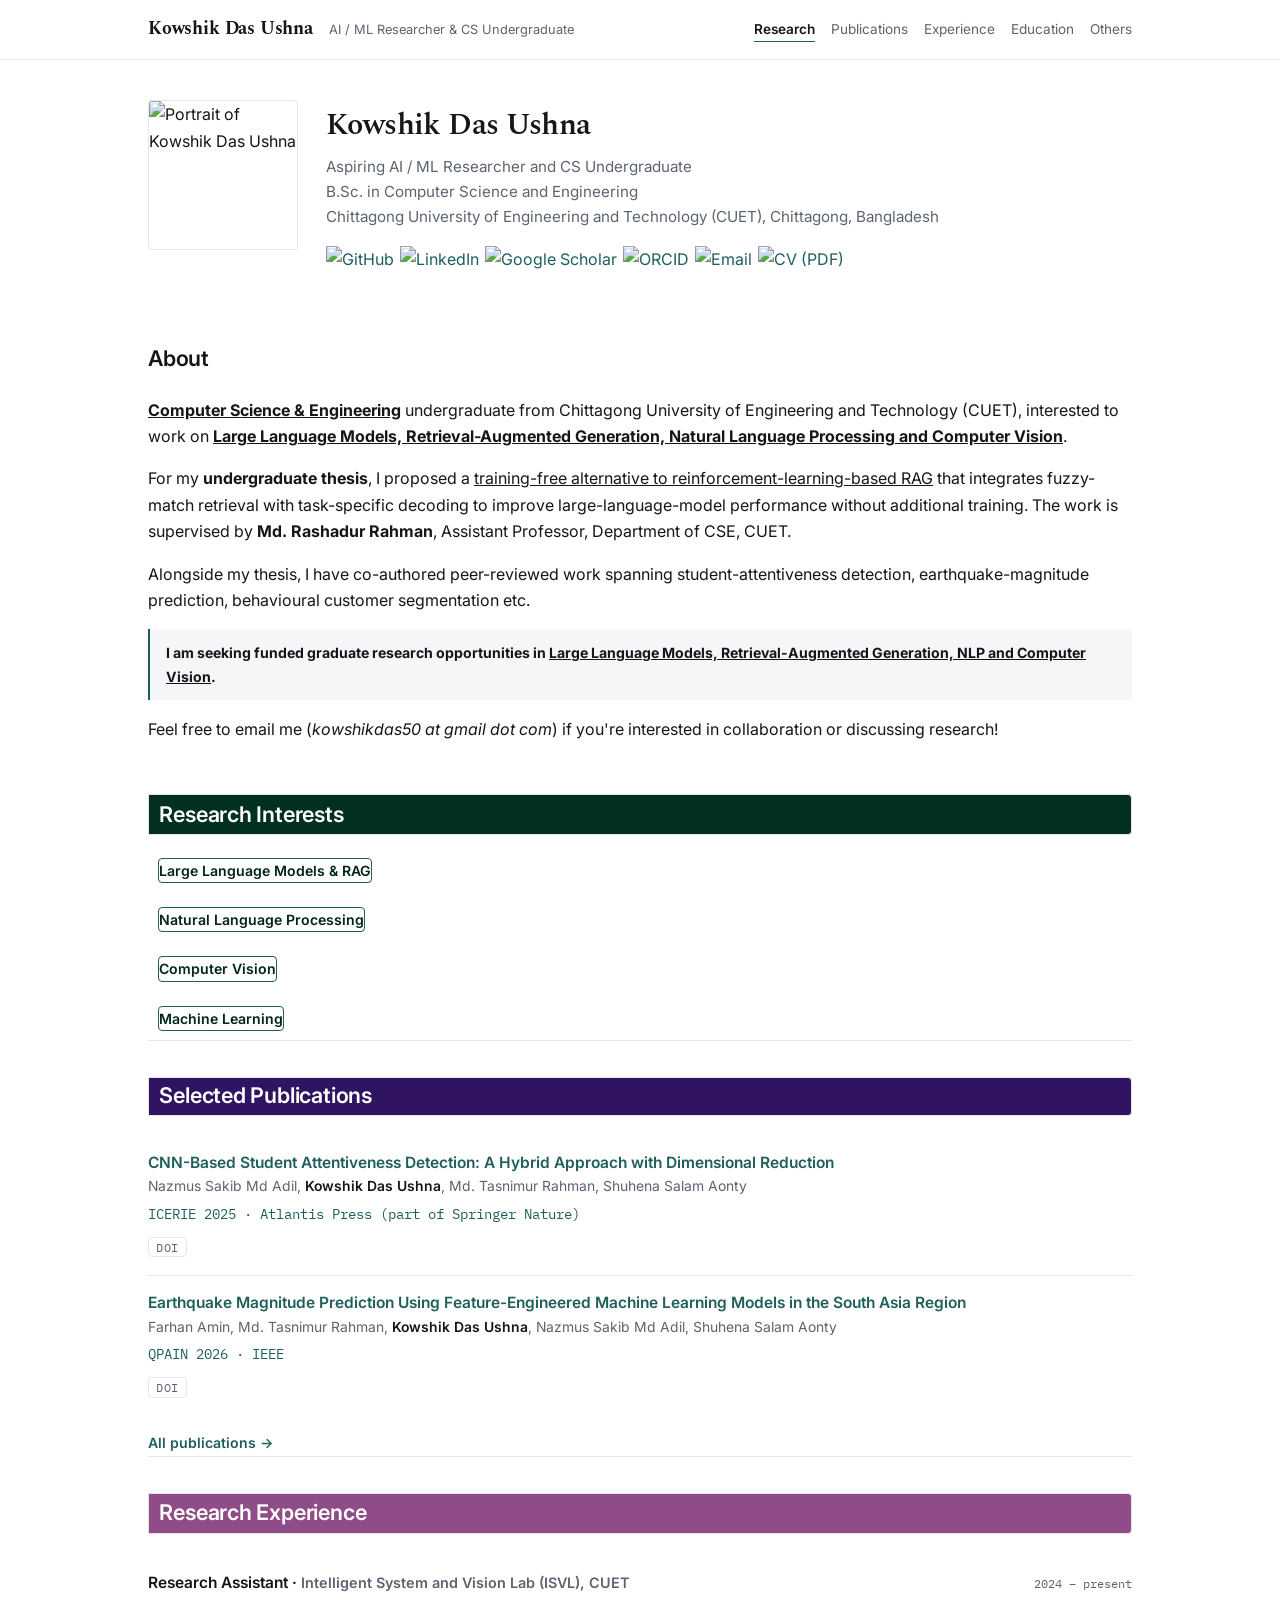
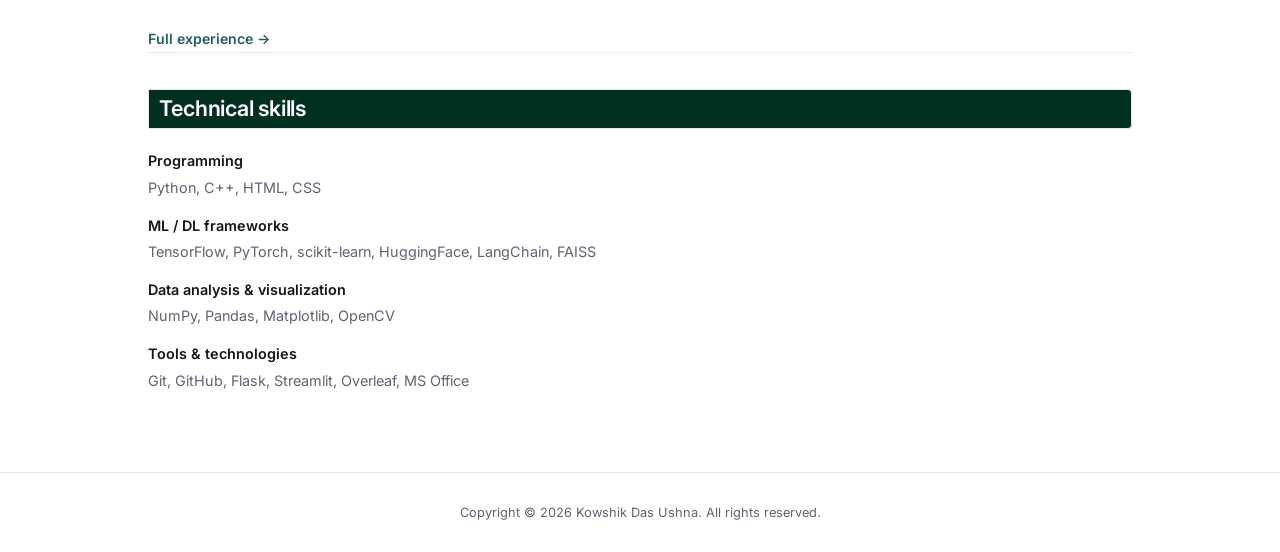
==== index.html @ c989fcc5 "Initial Website" ====
<!DOCTYPE html>
<html lang="en">
<head>
<meta charset="utf-8">
<meta name="viewport" content="width=device-width, initial-scale=1">

<!-- EDIT: page metadata ---------------------------------------------------->
<title>Kowshik Das Ushna — Portfolio</title>
<meta name="description" content="Kowshik Das Ushna — final-year Computer Science & Engineering undergraduate at CUET. Research on LLMs, Retrieval-Augmented Generation, NLP, and Computer Vision.">
<meta name="author" content="Kowshik Das Ushna">

<!-- Open Graph / social preview. EDIT the URL once deployed. -->
<link rel="canonical" href="https://YOURUSERNAME.github.io/">
<meta property="og:url" content="https://YOURUSERNAME.github.io/">
<meta property="og:type" content="website">
<meta property="og:title" content="Kowshik Das Ushna">
<meta property="og:description" content="AI / ML Researcher · CSE, CUET | LLMs · RAG · NLP · Computer Vision">
<meta property="og:image" content="https://YOURUSERNAME.github.io/assets/img/preview.svg">
<meta name="twitter:card" content="summary">

<link rel="icon" href="assets/img/favicon.svg">
<link rel="preconnect" href="https://fonts.googleapis.com">
<link rel="preconnect" href="https://fonts.gstatic.com" crossorigin>
<link href="https://fonts.googleapis.com/css2?family=Inter:wght@400;600&family=IBM+Plex+Mono:wght@400;500&family=Spectral:wght@500;600&display=swap" rel="stylesheet">
<link rel="stylesheet" href="assets/css/style.css">

<script type="application/ld+json">
{
  "@context": "https://schema.org",
  "@type": "Person",
  "name": "Kowshik Das Ushna",
  "url": "https://YOURUSERNAME.github.io/",
  "jobTitle": "AI/ML Researcher & CSE Student",
  "worksFor": {
    "@type": "EducationalOrganization",
    "name": "Chittagong University of Engineering and Technology"
  },
  "sameAs": [
    "https://github.com/your-username",
    "https://www.linkedin.com/in/your-handle",
    "https://scholar.google.com/"
  ]
}
</script>
</head>

<body>

<!-- ======================================================================
     HEADER — copied verbatim into every page.
     Change only the aria-current="page" attribute to match the page.
     ====================================================================== -->
<header class="site-header">
  <div class="site-header__inner">
    <a class="site-title" href="index.html"><strong>Kowshik Das Ushna</strong></a>
    <span class="site-tagline">AI / ML Researcher &amp; CS Undergraduate</span>
    <nav class="site-nav" aria-label="Primary">
      <a href="index.html" aria-current="page">Research</a>
      <a href="publications.html">Publications</a>
      <a href="experience.html">Experience</a>
      <a href="education.html">Education</a>
      <a href="others.html">Others</a>
    </nav>
  </div>
</header>

<main>

  <!-- ================= HERO ================= -->
  <div class="hero">
    <img class="hero__portrait" src="assets/img/kwsk_conf.jpg"
         alt="Portrait of Kowshik Das Ushna">
    <div>
      <h1>Kowshik Das Ushna</h1>
      <p class="hero__role">
        Aspiring AI / ML Researcher and CS Undergraduate <br>
        B.Sc. in Computer Science and Engineering <br>
        <span class="muted">Chittagong University of Engineering and Technology (CUET), Chittagong, Bangladesh</span>
      </p>

      <!-- EDIT: profile links. Replace the URLs with your own. -->
      <div class="badge-row">
        <a href="https://github.com/kwsk127"><img src="https://img.shields.io/badge/GitHub-360893?style=flat-square&logo=github&logoColor=white" alt="GitHub"></a>
        <a href="https://www.linkedin.com/in/kowshik-das-ushna/"><img src="https://img.shields.io/badge/LinkedIn-0047AD?style=flat-square&logo=linkedin&logoColor=white" alt="LinkedIn"></a>
        <a href="https://scholar.google.com/citations?user=aRn3TMAAAAAJ&hl=en"><img src="https://img.shields.io/badge/Google_Scholar-1F1F15?style=flat-square&logo=googlescholar&logoColor=white" alt="Google Scholar"></a>
        <a href="https://orcid.org/0009-0005-3395-7866"><img src="https://img.shields.io/badge/ORCID-A6CE39?style=flat-square&logo=orcid&logoColor=white" alt="ORCID"></a>
        <a href="mailto:kowshikdas50@gmail.com"><img src="https://img.shields.io/badge/Email-EA4335?style=flat-square&logo=gmail&logoColor=white" alt="Email"></a>
        <a href="resources/pdf/cv.pdf"><img src="https://img.shields.io/badge/CV-PDF-1F5F5B?style=flat-square&logo=adobeacrobatreader&logoColor=white" alt="CV (PDF)"></a>
      </div>
    </div>
  </div>

  <!-- ================= ABOUT ================= -->
  <section class="section" id="about">
    <h2>About</h2>

    <p>
      <b><u>Computer Science &amp; Engineering</u></b> undergraduate from 
      Chittagong University of Engineering and Technology (CUET), interested to work on
      <b><u>Large Language Models, Retrieval-Augmented Generation, Natural Language Processing and
      Computer Vision</u></b>. 
    </p>

    <p>
      For my <b>undergraduate thesis</b>, I proposed a <u>training-free alternative to
      reinforcement-learning-based RAG</u> that integrates fuzzy-match retrieval with task-specific
      decoding to improve large-language-model performance without additional training. The work is
      supervised by <b>Md. Rashadur Rahman</b>, Assistant Professor, Department of CSE, CUET. </p>
    <p>  
      Alongside my thesis, I have co-authored peer-reviewed work spanning student-attentiveness
      detection, earthquake-magnitude prediction, behavioural customer segmentation etc.
    </p>


    <p class="note">
      <strong>I am seeking <b> funded graduate research opportunities</b> in <u>Large Language Models, Retrieval-Augmented Generation, NLP and Computer
      Vision</u>.</strong>
    </p>
  </section>

  <p>Feel free to email me (<em>kowshikdas50 at gmail dot com</em>) if you're interested in collaboration or discussing research!</p>

  <!-- ================= RESEARCH INTERESTS ================= -->
<section class="section" id="interests">
  <h2 class="section-title header-interest">Research Interests</h2>

  <dl class="skills-boxed">
    <div class="interest-item">
      <dt class="interest-tag">Large Language Models &amp; RAG</dt>
    </div>

    <div class="interest-item">
      <dt class="interest-tag">Natural Language Processing</dt>
    </div>

    <div class="interest-item">
      <dt class="interest-tag">Computer Vision</dt>
    </div>

    <div class="interest-item">
      <dt class="interest-tag">Machine Learning</dt>
    </div>
  </dl>
</section>

  <!-- ================= NEWS =================
  <section class="section" id="news">
    <h2 class="section-title header-news">News and Updates</h2>

    <div class="news-scroll-box">
      <ul class="news-bullet-list">
        <li><strong>2026:</strong> Two journal articles under review — <u>AXQ-UNet</u> (Springer Nature) and a behavioural customer-segmentation study (Elsevier).</li>
        <li><strong>2026:</strong> Paper on <u>Earthquake Magnitude Prediction</u> published at QPAIN 2026.</li>
        <li><strong>2025:</strong> Paper on <u>CNN-based Student Attentiveness Detection</u> published at ICERIE 2025 (Atlantis Press, part of Springer Nature).</li>
        <li><strong>2025:</strong> Completed a two-week industrial attachment at <u>The Tork</u>, building an AI-powered JSON generator.</li>
      </ul>
    </div>
  </section> -->

  <!-- ================= PUBLICATION STATS =================
  <div class="pub-stats-container">
    <div class="pub-stats-header">Publication Stats:</div>
    <div class="pub-stats-grid">
      <div class="pub-stats-box">
        <div class="pub-stats-title">Conference Papers: <u>Total 2, Published</u></div>
        <div class="pub-stats-pills">
          <span class="pub-pill highlight">IEEE: 1</span>
          <span class="pub-pill">Atlantis / Springer: 1</span>
        </div>
      </div>
      <div class="pub-stats-box">
        <div class="pub-stats-title">Journal Articles: <u>Total 2, Under review</u></div>
        <div class="pub-stats-pills">
          <span class="pub-pill">Springer Nature: 1</span>
          <span class="pub-pill highlight">Elsevier: 1</span>
        </div>
      </div>
    </div>
  </div> -->

  <!-- ================= SELECTED PUBLICATIONS ================= -->
  <section class="section" id="selected-publications">
    <h2 class="section-title header-pub">Selected Publications</h2>

    <ul class="pub-list">
      <li class="pub">
        <a class="pub__title" href="https://doi.org/10.2991/978-94-6463-884-4_81">CNN-Based Student Attentiveness Detection: A Hybrid Approach with Dimensional Reduction</a>
        <p class="pub__authors">Nazmus Sakib Md Adil, <strong>Kowshik Das Ushna</strong>, Md. Tasnimur Rahman, Shuhena Salam Aonty</p>
        <p class="pub__venue">ICERIE 2025 · Atlantis Press (part of Springer Nature)</p>
        <ul class="pub__links">
          <li><a href="https://doi.org/10.2991/978-94-6463-884-4_81">DOI</a></li>
        </ul>
      </li>

      <li class="pub">
        <a class="pub__title" href="https://doi.org/10.1109/QPAIN69676.2026.11545587">Earthquake Magnitude Prediction Using Feature-Engineered Machine Learning Models in the South Asia Region</a>
        <p class="pub__authors">Farhan Amin, Md. Tasnimur Rahman, <strong>Kowshik Das Ushna</strong>, Nazmus Sakib Md Adil, Shuhena Salam Aonty</p>
        <p class="pub__venue">QPAIN 2026 · IEEE</p>
        <ul class="pub__links">
          <li><a href="https://doi.org/10.1109/QPAIN69676.2026.11545587">DOI</a></li>
        </ul>
      </li>
    </ul>

    <a class="more-link" href="publications.html">All publications &rarr;</a>
  </section>

  <!-- ================= RESEARCH EXPERIENCE (short) ================= -->
  <section class="section" id="experience">
    <h2 class="section-title header-exp">Research Experience</h2>

    <ul class="timeline">
      <li>
        <div class="entry__head">
          <span class="entry__role">Research Assistant &middot; <span class="entry__place">Intelligent System and Vision Lab (ISVL), CUET</span></span>
          <span class="entry__dates">2024 &ndash; present</span>
        </div>
      </li>
     
    </ul>

    <a class="more-link" href="experience.html">Full experience &rarr;</a>
  </section>

  <!-- ================= TECHNICAL SKILLS ================= -->
  <section class="section" id="skills">
    <h2 class="section-title header-ai">Technical skills</h2>

    <dl class="skills">
      <dt>Programming</dt>
      <dd>Python, C++, HTML, CSS</dd>

      <dt>ML / DL frameworks</dt>
      <dd>TensorFlow, PyTorch, scikit-learn, HuggingFace, LangChain, FAISS</dd>

      <dt>Data analysis &amp; visualization</dt>
      <dd>NumPy, Pandas, Matplotlib, OpenCV</dd>

      <dt>Tools &amp; technologies</dt>
      <dd>Git, GitHub, Flask, Streamlit, Overleaf, MS Office</dd>
    </dl>
  </section>

</main>

<!-- ================= FOOTER ================= -->
<footer class="site-footer">
  <p>Copyright &copy; 2026 Kowshik Das Ushna. All rights reserved.</p>
</footer>

</body>
</html>
---- assets/css/style.css ----
/* ==========================================================================
   Academic portfolio — shared stylesheet
   Single stylesheet for every page. No build step, no framework.
   Edit the tokens in :root to restyle the whole site at once.
   ========================================================================== */

/* --------------------------------------------------------------------------
   1. Design tokens
   -------------------------------------------------------------------------- */
:root {
  /* Palette */
  --paper:        #ffffff;   /* page background */
  --paper-sunk:   #f5f6f7;   /* cards, code, table stripes */
  --ink:          #14161a;   /* body text */
  --ink-muted:    #5c6470;   /* dates, captions, secondary text */
  --rule:         #e4e6e8;   /* hairlines and borders */
  --accent:       #1f5f5b;   /* links, headings accent — deep teal */
  --accent-soft:  #e8f1f0;   /* accent background wash */
  --Dark-red:     #420505;
  --Col-violet:   #301461;
  --Cream-Violet: #904C88;
  --Skill-Violet: #B8B8FF;
  --Res-Interest: #023020;

  /* Type */
  --font-display: "Spectral", Georgia, "Times New Roman", serif;
  --font-body:    "Inter", -apple-system, BlinkMacSystemFont, "Segoe UI", sans-serif;
  --font-mono:    "IBM Plex Mono", ui-monospace, "SF Mono", Menlo, monospace;

  /* Scale */
  --measure: 64rem;   /* max text column width */
  --gutter: clamp(1rem, 4vw, 3rem);   /* 16px on phones, up to 48px */
  --gap:      1.5rem;
  --radius:   4px;
}

/* --------------------------------------------------------------------------
   2. Base
   -------------------------------------------------------------------------- */
*, *::before, *::after { box-sizing: border-box; }

html { scroll-behavior: smooth; scroll-padding-top: 5.5rem; }

@media (prefers-reduced-motion: reduce) {
  html { scroll-behavior: auto; }
  *    { animation: none !important; transition: none !important; }
}

body {
  margin: 0;
  background: var(--paper);
  color: var(--ink);
  font-family: var(--font-body);
  font-size: 16px;
  line-height: 1.65;
  -webkit-font-smoothing: antialiased;
}

a {
  color: var(--accent);
  text-decoration: none;
  border-bottom: 1px solid transparent;
}
a:hover { border-bottom-color: var(--accent); }
a:focus-visible {
  outline: 2px solid var(--accent);
  outline-offset: 2px;
  border-radius: 2px;
}

img { max-width: 100%; height: auto; }

/* --------------------------------------------------------------------------
   3. Header and navigation
   -------------------------------------------------------------------------- */
.site-header {
  position: sticky;
  top: 0;
  z-index: 50;
  background: color-mix(in srgb, var(--paper) 92%, transparent);
  backdrop-filter: blur(8px);
  border-bottom: 1px solid var(--rule);
}

.site-header__inner {
  max-width: var(--measure);
  margin: 0 auto;
  padding: 0.9rem 1.25rem;
  display: flex;
  flex-wrap: wrap;
  align-items: baseline;
  gap: 0.4rem 1rem;
}

.site-title {
  font-family: var(--font-display);
  font-size: 1.15rem;
  font-weight: 600;
  letter-spacing: -0.01em;
  color: var(--ink);
  border: 0;
}
.site-title:hover { color: var(--accent); }

.site-tagline {
  font-size: 0.8rem;
  color: var(--ink-muted);
}

.site-nav {
  margin-left: auto;
  display: flex;
  flex-wrap: wrap;
  gap: 1rem;
  font-size: 0.85rem;
}

.site-nav a { color: var(--ink-muted); }
.site-nav a:hover { color: var(--accent); }
.site-nav a[aria-current="page"] {
  color: var(--ink);
  font-weight: 600;
  border-bottom: 1px solid var(--accent);
}

/* --------------------------------------------------------------------------
   4. Layout
   -------------------------------------------------------------------------- */
main {
  max-width: var(--measure);
  margin: 0 auto;
  padding: 2.5rem 1.25rem 4rem;
}

/* Every top-level section is separated by a hairline, not extra whitespace. */
.section { padding-block: 2.25rem 0; }
.section + .section { border-top: 1px solid var(--rule); }

.section > h2 {
  font-size: 1.35rem;
  font-weight: 600;
  letter-spacing: -0.01em;
  margin: 0 0 1.25rem;
}

.section h3 {
  font-family: var(--font-body);
  font-size: 0.95rem;
  font-weight: 600;
  margin: 1.75rem 0 0.75rem;
}

/* Page title block, used at the top of the interior pages. */
.page-head { padding-bottom: 1.75rem; border-bottom: 1px solid var(--rule); }

.page-head h1 {
  font-family: var(--font-display);
  font-size: 2rem;
  font-weight: 600;
  letter-spacing: -0.02em;
  margin: 0 0 0.35rem;
}

.page-head p {
  margin: 0;
  color: var(--ink-muted);
  font-size: 0.95rem;
}

/* --------------------------------------------------------------------------
   5. Hero (index page only)
   -------------------------------------------------------------------------- */
.hero {
  display: grid;
  grid-template-columns: 150px 1fr;
  gap: 1.75rem;
  align-items: start;
  padding-bottom: 2rem;
}

.hero__portrait {
  width: 100%;
  aspect-ratio: 1 / 1;
  object-fit: cover;
  border-radius: var(--radius);
  border: 1px solid var(--rule);
}

.hero h1 {
  font-family: var(--font-display);
  font-size: 1.9rem;
  font-weight: 600;
  letter-spacing: -0.02em;
  margin: 0 0 0.25rem;
}

.hero__role {
  margin: 0 0 1rem;
  color: var(--ink-muted);
  font-size: 0.95rem;
}

@media (max-width: 40rem) {
  .hero { grid-template-columns: 1fr; }
  .hero__portrait { max-width: 130px; }
}

/* --------------------------------------------------------------------------
   6. Profile badge row
   -------------------------------------------------------------------------- */
.badges {
  display: flex;
  flex-wrap: wrap;
  gap: 0.4rem;
  margin-top: 1rem;
  padding: 0;
  list-style: none;
}

.badges a {
  display: inline-block;
  padding: 0.2rem 0.6rem;
  font-size: 0.78rem;
  font-family: var(--font-mono);
  color: var(--accent);
  background: var(--accent-soft);
  border: 1px solid transparent;
  border-radius: 999px;
}
.badges a:hover { border-color: var(--accent); }

.badge-row {
  display: flex;
  flex-wrap: wrap;
  gap: 6px;
  margin-top: 10px;
}
.badge-row img { display: block; }
.badge-orcid img { border: 1px solid #1F1F15; border-radius: 2px; }

/* --------------------------------------------------------------------------
   7. News list — bulleted & scrollable box
   -------------------------------------------------------------------------- */
.news-scroll-box {
  max-height: 140px;          /* Capped height guarantees scrolling triggers on PC & Mobile */
  overflow-y: scroll;         /* Forces vertical scrollbar visible on desktop browsers */
  padding-right: 0.75rem;
  margin-top: 0.5rem;
}

.news-bullet-list {
  list-style-type: disc;
  padding-left: 1.25rem;
  margin: 0;
  color: var(--ink);
  font-family: var(--font-body);
}

.news-bullet-list li {
  font-size: 0.92rem;
  line-height: 1.55;
  margin-bottom: 0.65rem;
}

.news-bullet-list li:last-child {
  margin-bottom: 0;
}

/* Custom subtle scrollbar styling for Chrome/Edge/Safari */
.news-scroll-box::-webkit-scrollbar {
  width: 6px;
}
.news-scroll-box::-webkit-scrollbar-track {
  background: var(--paper-sunk);
  border-radius: var(--radius);
}
.news-scroll-box::-webkit-scrollbar-thumb {
  background: #c1c5cc;
  border-radius: var(--radius);
}
.news-scroll-box::-webkit-scrollbar-thumb:hover {
  background: var(--ink-muted);
}

/* --------------------------------------------------------------------------
   8. Publication entries
   -------------------------------------------------------------------------- */
.pub-list { list-style: none; margin: 0; padding: 0; }

.pub {
  padding: 1rem 0;
  border-top: 1px solid var(--rule);
}
.pub:first-child { border-top: 0; }

.pub__title {
  display: block;
  font-weight: 600;
  font-size: 0.97rem;
  line-height: 1.45;
  margin-bottom: 0.3rem;
}

.pub__authors {
  margin: 0 0 0.3rem;
  font-size: 0.87rem;
  color: var(--ink-muted);
}

/* Wrap your own name in <strong> inside .pub__authors to make it stand out. */
.pub__authors strong { color: var(--ink); font-weight: 600; }

.pub__venue {
  margin: 0;
  font-size: 0.85rem;
  font-family: var(--font-mono);
  color: var(--accent);
}

.pub__links {
  margin: 0.45rem 0 0;
  padding: 0;
  list-style: none;
  display: flex;
  flex-wrap: wrap;
  gap: 0.4rem;
}

.pub__links a {
  font-family: var(--font-mono);
  font-size: 0.72rem;
  text-transform: uppercase;
  letter-spacing: 0.04em;
  padding: 0.1rem 0.45rem;
  border: 1px solid var(--rule);
  border-radius: var(--radius);
  color: var(--ink-muted);
}
.pub__links a:hover { border-color: var(--accent); color: var(--accent); }

/* PUBLICATION UPDATED TO ADD PUBLICATION FIELD */
/* Inline title header flex container */
.pub__header {
  display: flex;
  align-items: flex-start;
  justify-content: space-between;
  gap: 0.75rem;
  margin-bottom: 0.3rem;
}

/* Ensure the title text takes available space */
.pub__title {
  margin-bottom: 0;
  flex: 1;
}

/* Field tag box on the right */
.pub__tag_TSF {
  display: inline-block;
  white-space: nowrap;
  font-family: var(--font-mono);
  font-size: 0.72rem;
  font-weight: 600;
  padding: 0.15rem 0.5rem;
  border-radius: var(--radius);
  background-color: var(--Cream-Violet);
  color: #ffffff;
  border: 1px solid var(--Dark-red);
  line-height: 1.2;
}
.pub__tag_ML {
  display: inline-block;
  white-space: nowrap;
  font-family: var(--font-mono);
  font-size: 0.72rem;
  font-weight: 600;
  padding: 0.15rem 0.5rem;
  border-radius: var(--radius);
  background-color: var(--Res-Interest);
  color: #ffffff;
  border: 1px solid var(--Dark-red);
  line-height: 1.2;
}
.pub__tag_PSC {
  display: inline-block;
  white-space: nowrap;
  font-family: var(--font-mono);
  font-size: 0.72rem;
  font-weight: 600;
  padding: 0.15rem 0.5rem;
  border-radius: var(--radius);
  background-color: var(--Dark-red);
  color: #ffffff;
  border: 1px solid var(--Dark-red);
  line-height: 1.2;
}



/* --------------------------------------------------------------------------
   9. Timeline entries — experience and education
   -------------------------------------------------------------------------- */
.timeline { list-style: none; margin: 0; padding: 0; }

.timeline > li {
  padding: 1rem 0;
  border-top: 1px solid var(--rule);
}
.timeline > li:first-child { border-top: 0; }

.entry__head {
  display: flex;
  flex-wrap: wrap;
  align-items: baseline;
  justify-content: space-between;
  gap: 0.25rem 1rem;
}

.entry__role  { font-weight: 600; font-size: 0.97rem; }
.entry__place { color: var(--ink-muted); font-size: 0.9rem; }

.entry__dates {
  font-family: var(--font-mono);
  font-size: 0.78rem;
  color: var(--ink-muted);
  white-space: nowrap;
}

.entry__body { margin: 0.5rem 0 0; padding-left: 1.1rem; font-size: 0.9rem; }
.entry__body li { margin-bottom: 0.25rem; }

/* --------------------------------------------------------------------------
   10. Skills — definition list
   -------------------------------------------------------------------------- */
.skills { margin: 0; }

.skills dt {
  font-weight: 600;
  font-size: 0.9rem;
  margin-top: 0.9rem;
}

.skills dd {
  margin: 0.15rem 0 0;
  font-size: 0.9rem;
  color: var(--ink-muted);
}

/* --------------------------------------------------------------------------
   11. Stat strip
   -------------------------------------------------------------------------- */
.stats {
  display: grid;
  grid-template-columns: repeat(auto-fit, minmax(7rem, 1fr));
  gap: 1px;
  background: var(--rule);
  border: 1px solid var(--rule);
  border-radius: var(--radius);
  overflow: hidden;
  margin: 1.25rem 0 0;
  padding: 0;
  list-style: none;
}

.stats > li {
  background: var(--paper);
  padding: 0.85rem 0.75rem;
  text-align: center;
}

.stats b {
  display: block;
  font-family: var(--font-display);
  font-size: 1.5rem;
  font-weight: 600;
  line-height: 1.1;
}

.stats span {
  font-size: 0.73rem;
  font-family: var(--font-mono);
  text-transform: uppercase;
  letter-spacing: 0.05em;
  color: var(--ink-muted);
}

/* --------------------------------------------------------------------------
   12. Utilities
   -------------------------------------------------------------------------- */
.more-link {
  display: inline-block;
  margin-top: 1rem;
  font-size: 0.88rem;
  font-weight: 600;
}

.note {
  background: var(--paper-sunk);
  border-left: 2px solid var(--accent);
  padding: 0.75rem 1rem;
  font-size: 0.88rem;
  border-radius: 0 var(--radius) var(--radius) 0;
}

.plain-list { list-style: none; margin: 0; padding: 0; }
.tight      { margin-block: 0.4rem; }
.muted      { color: var(--ink-muted); }

/* Visually hidden but available to screen readers. */
.sr-only {
  position: absolute;
  width: 1px; height: 1px;
  padding: 0; margin: -1px;
  overflow: hidden;
  clip: rect(0 0 0 0);
  white-space: nowrap;
}

/* SECTION HEADER STYLE */
/* --------------------------------------------------------------------------
   Custom Individual Section Header Styles
   -------------------------------------------------------------------------- */
.section-title {
  border-left: 2px solid var(--accent);
  /* padding: 0.75rem 1rem; */
  padding: 0.10rem 0.65rem;
  font-size: 0.88rem;
  border-radius: 0 var(--radius) var(--radius) 0;
}

/* 1. News Header — Dark Red Background */
.header-news {
  background-color: var(--Dark-red);
  color: #ffffff;
  border: 1px solid var(--rule);
}

/* 2. Selected Publications — Dark Blue Background */
.header-pub {
  margin-top: 0rem;
  padding-top: 0;
  background-color: var(--Col-violet);
  color: #ffffff;
  border: 1px solid var(--rule);
}
/* Specific top margin override for Selected Publications only */
#selected-publications {
  margin-top: 0.1rem; /* Adjust this value (e.g., 0rem, 0.25rem, 0.5rem) to set the exact gap */
}

/* 3. Research Experience — Slate / Accent Teal Background */
.header-exp {
  background-color: var(--Cream-Violet); /* Deep Teal ---> --accent*/
  color: #ffffff;
  border: 1px solid var(--rule);
}

/* 4. Technical Skills — Sunk Paper Background with Dark Text */
.header-skills {
  background-color: var(--Skill-Violet);
  color: #ffffff; /*var(--ink) */
  border: 1px solid var(--rule);
}
/* 5. Research interest — Sunk Paper Background with Dark Text */
.header-interest {
  background-color: var(--Res-Interest);
  color: #ffffff; /*var(--ink) */
  border: 1px solid var(--rule);
}

/* --------------------------------------------------------------------------
   Research Interests — Boxed Tag Labels
   -------------------------------------------------------------------------- */
.skills-boxed {
  margin: 0;
  display: flex;
  flex-direction: column;
  gap: 1.1rem;
  padding: 0.1rem 0.6rem;
}

/* The colored text box around each field name */
.interest-tag {
  display: inline-block;
  background-color: var(--paper);  /* Soft tint matching your palette */
  color: #01231c;                 /* Deep teal text color */
  border: 1px solid var(--accent);
  font-weight: 600;
  font-size: 0.88rem;
  border-radius: var(--radius);
  margin-bottom: 0.35rem;
}

.skills-boxed dd {
  margin: 0;
  font-size: 0.9rem;
  color: var(--ink-muted);
  line-height: 1.55;
  padding-left: 0.2rem;
}

/* --------------------------------------------------------------------------
   Publication Stats Box
   -------------------------------------------------------------------------- */
.pub-stats-container {
  clear: both;                        /* Prevents floating elements from overlapping */
  margin-top: 1.5rem;                /* Creates clear space above the box */
  margin-bottom: 0rem;             /* Creates clear space below the box */
  border: 1px solid #660000;
  border-radius: 6px;
  padding: 0.75rem;
  background-color: #fffdf9;
  font-family: var(--font-display);
  color: var(--ink);
}

.pub-stats-header {
  font-size: 1rem;
  font-weight: 600;
  margin-bottom: 0.5rem;
}

.pub-stats-grid {
  display: grid;
  grid-template-columns: repeat(auto-fit, minmax(240px, 1fr));
  gap: 0.5rem;
}

.pub-stats-box {
  border: 1px solid #660000;
  border-radius: 6px;
  padding: 0.65rem;
}

.pub-stats-title {
  font-size: 0.95rem;
  font-weight: 600;
  margin-bottom: 0.6rem;
}

.pub-stats-title u {
  text-underline-offset: 2px;
  text-decoration-thickness: 1px;
}

.pub-stats-pills {
  display: flex;
  flex-wrap: wrap;
  gap: 0.35rem;
}

/* The dark maroon tag pills */
.pub-pill {
  background-color: #660000;
  color: #ffffff;
  font-size: 0.82rem;
  padding: 0.15rem 0.5rem;
  border-radius: 4px;
  line-height: 1.3;
}

/* Slightly brighter red for 'Spotlight' or 'Transactions' to match image */
.pub-pill.highlight {
  background-color: #a80000; 
}

/* --------------------------------------------------------------------------
   13. Footer
   -------------------------------------------------------------------------- */
.site-footer {
  border-top: 1px solid var(--rule);
  margin-top: 1rem;
  padding: 1rem 0;
  font-size: 0.8rem;
  color: var(--ink-muted);
  text-align: center;
}

/* --------------------------------------------------------------------------
   14. Print — makes Ctrl+P produce a usable CV
   -------------------------------------------------------------------------- */
@media print {
  .site-header, .site-footer, .badges { display: none; }
  body { font-size: 11pt; background: #fff; color: #000; }
  main { max-width: none; padding: 0; }
  a { color: #000; border: 0; }
}

/* --------------------------------------------------------------------------
   15. Topic tags — colours for Kowshik's research areas
   (same shape as .pub__tag_* in the reference, new palette)
   -------------------------------------------------------------------------- */
.pub__tag_CV, .pub__tag_NLP, .pub__tag_LLM, .pub__tag_MED, .pub__tag_ML2 {
  display: inline-block;
  white-space: nowrap;
  font-family: var(--font-mono);
  font-size: 0.72rem;
  font-weight: 600;
  padding: 0.15rem 0.5rem;
  border-radius: var(--radius);
  color: #ffffff;
  border: 1px solid rgba(0,0,0,0.15);
  line-height: 1.2;
}
.pub__tag_CV  { background-color: #1f5f5b; }  /* Computer Vision — teal   */
.pub__tag_ML2 { background-color: #023020; }  /* Machine Learning — green */
.pub__tag_NLP { background-color: #301461; }  /* NLP — indigo             */
.pub__tag_LLM { background-color: #904C88; }  /* LLM / RAG — violet       */
.pub__tag_MED { background-color: #420505; }  /* Medical Imaging — maroon */

/* Section-header accent bars used on Kowshik's pages */
.header-ai      { background-color: #023020; color:#fff; border:1px solid var(--rule); }
.header-projects{ background-color: #301461; color:#fff; border:1px solid var(--rule); }
.header-lead    { background-color: #904C88; color:#fff; border:1px solid var(--rule); }

/* Reference card for the Others/contact page */
.refs { list-style:none; margin:0; padding:0; }
.refs > li { padding:1rem 0; border-top:1px solid var(--rule); }
.refs > li:first-child { border-top:0; }
.refs .ref__name { font-weight:600; font-size:0.97rem; }
.refs .ref__role { color:var(--ink-muted); font-size:0.9rem; margin:0.15rem 0; }
.refs .ref__contact { font-family:var(--font-mono); font-size:0.8rem; color:var(--ink-muted); }
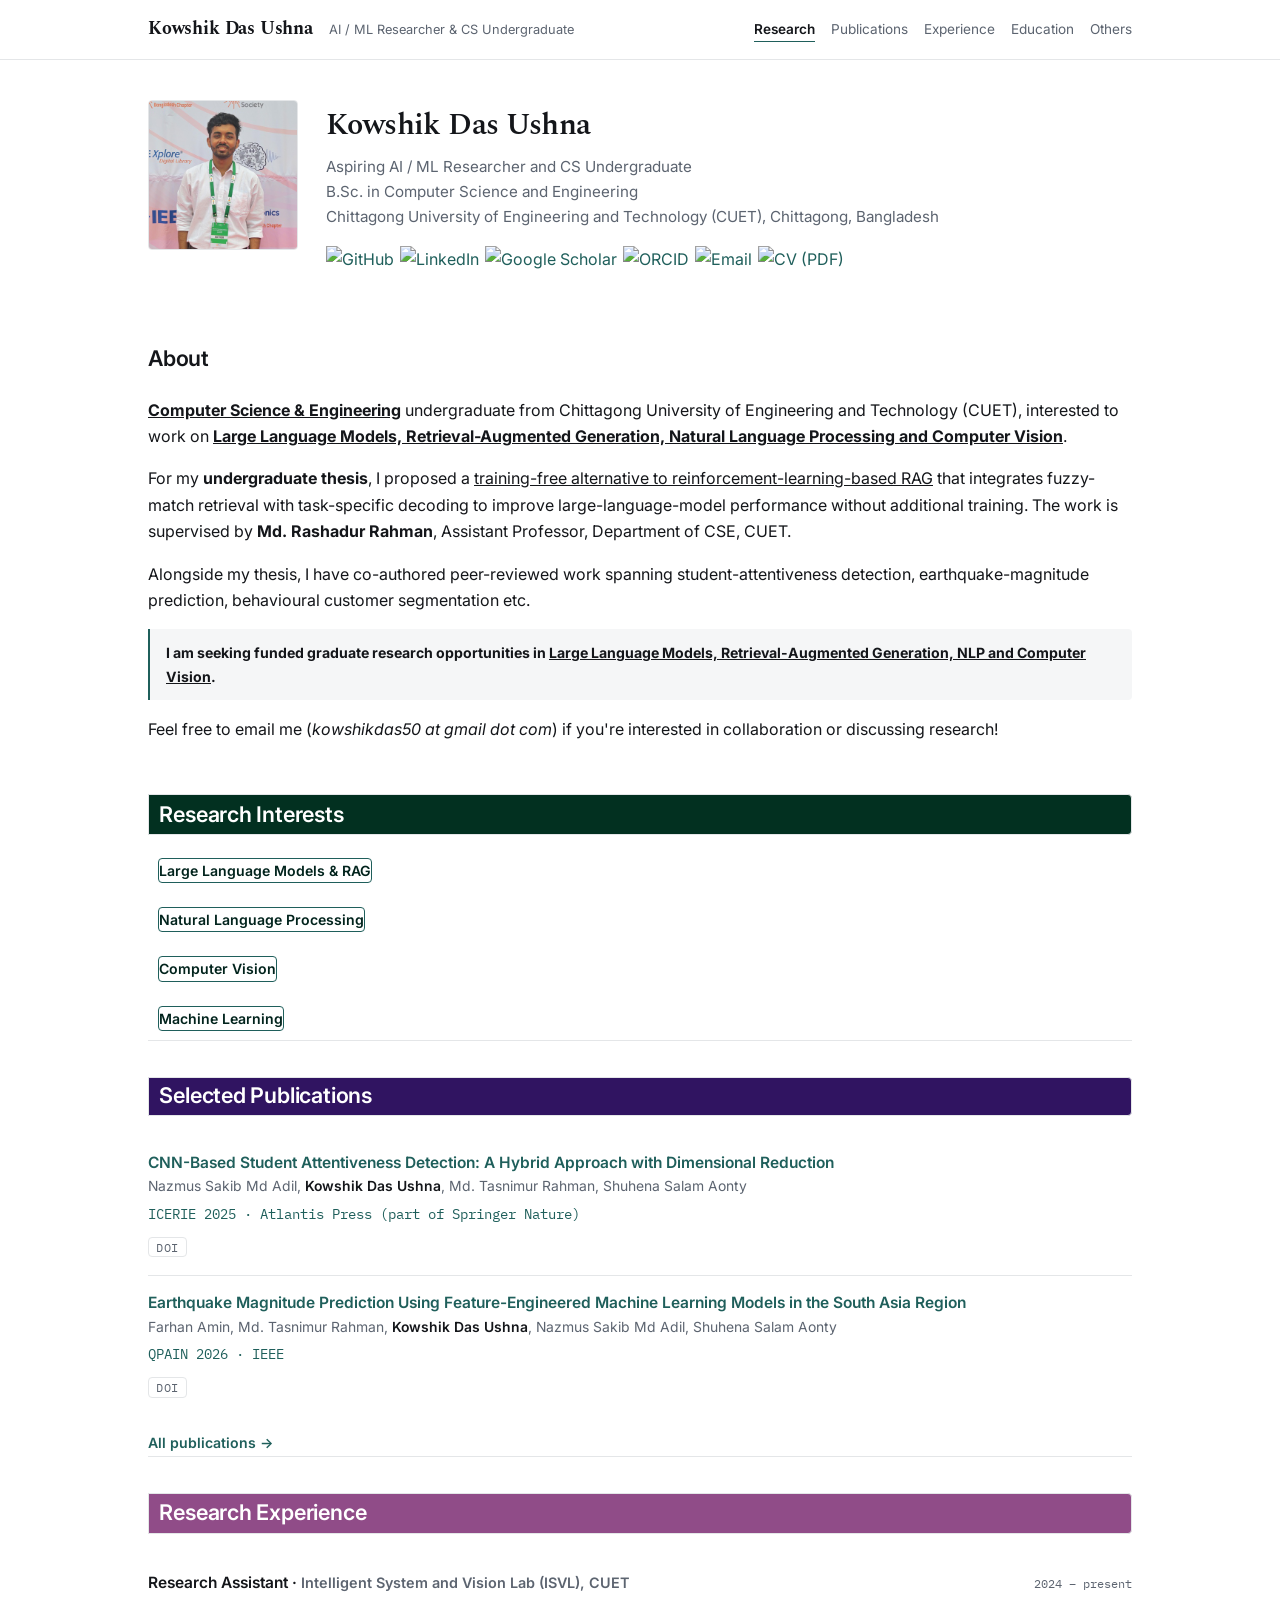
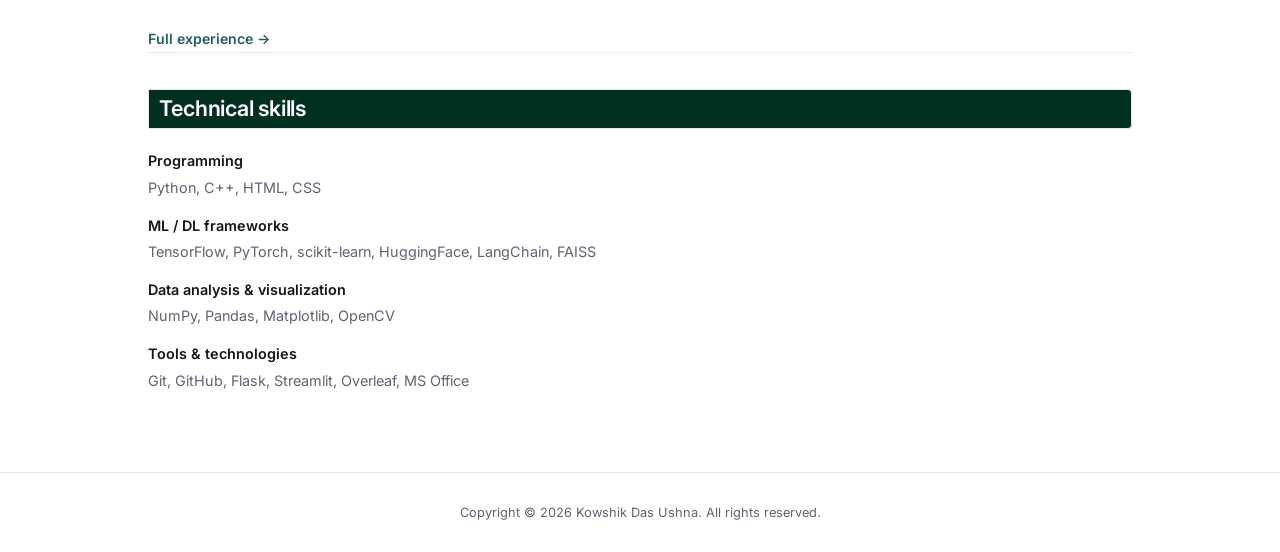
==== commit c9f25c68: "image update" ====
--- a/index.html
+++ b/index.html
@@ -68,7 +68,7 @@
 
   <!-- ================= HERO ================= -->
   <div class="hero">
-    <img class="hero__portrait" src="assets/img/kwsk_conf.jpg"
+    <img class="hero__portrait" src="assets/img/portrait.jpg"
          alt="Portrait of Kowshik Das Ushna">
     <div>
       <h1>Kowshik Das Ushna</h1>
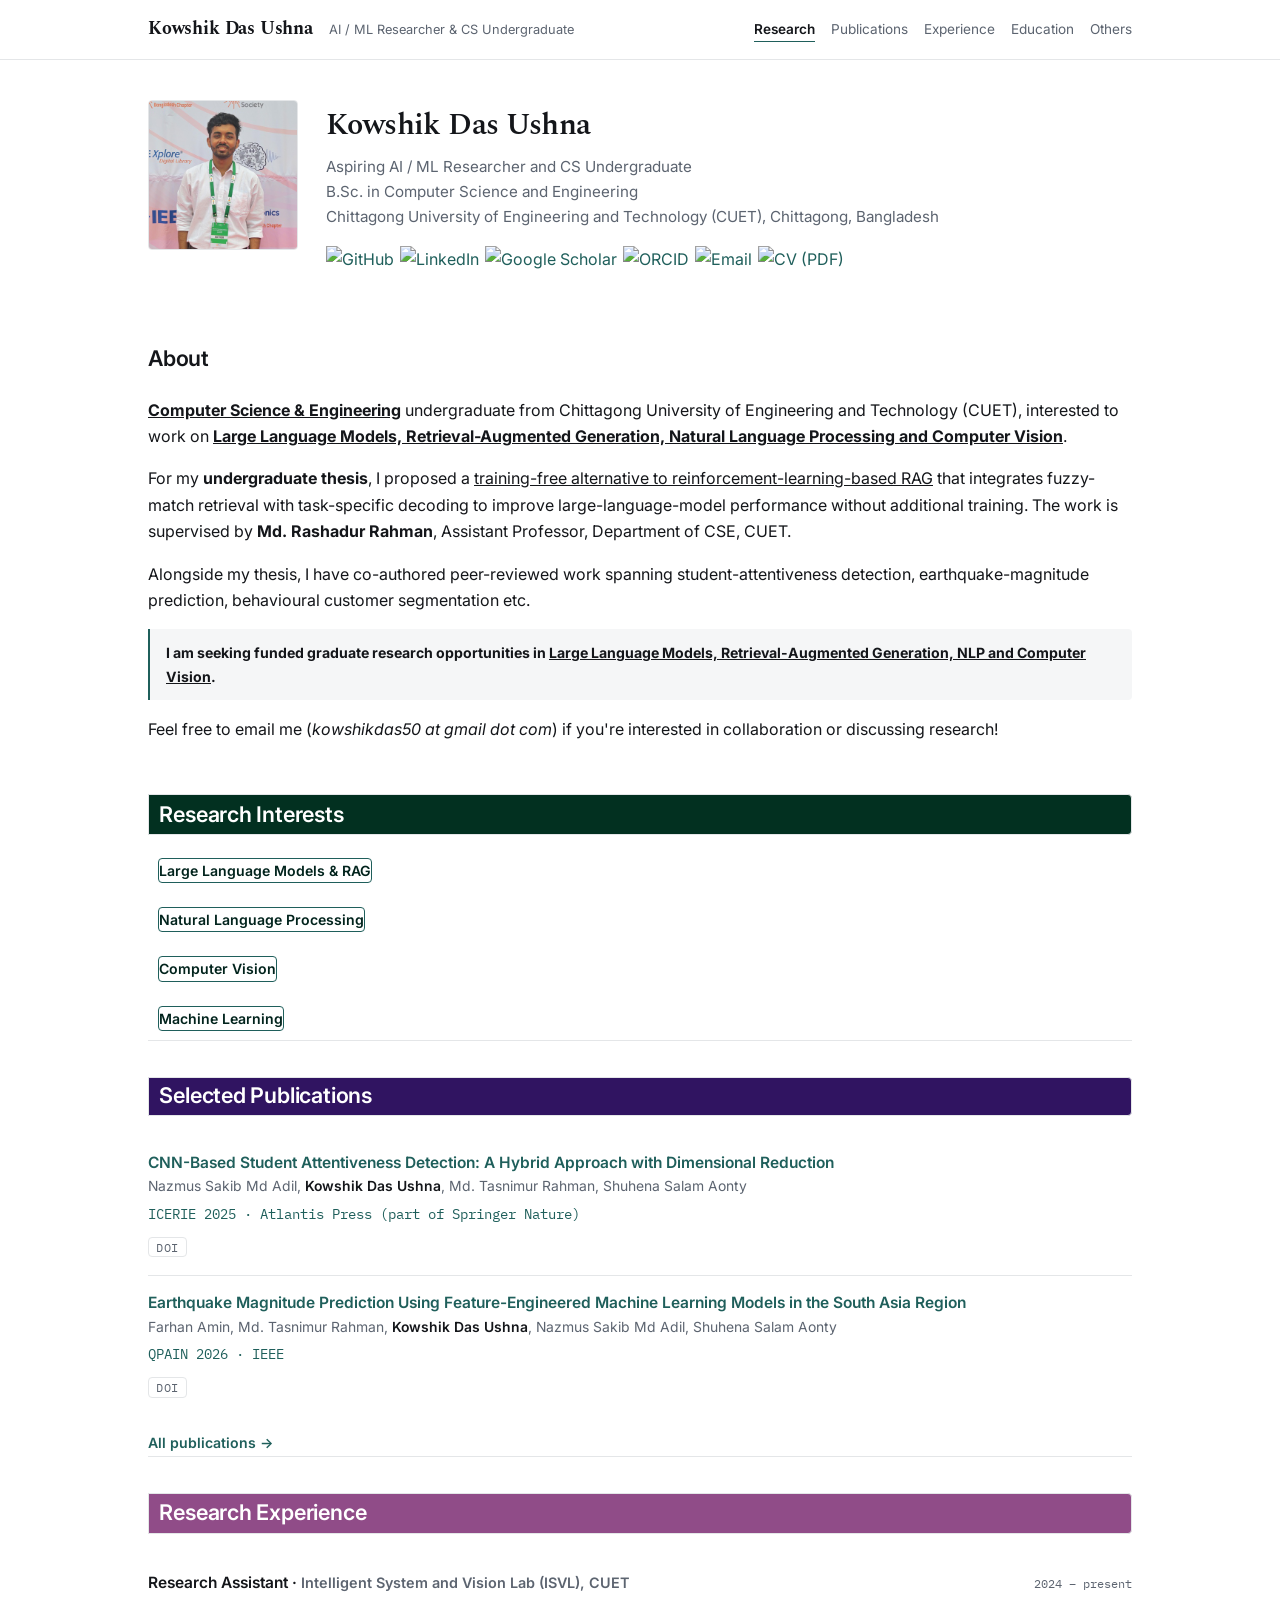
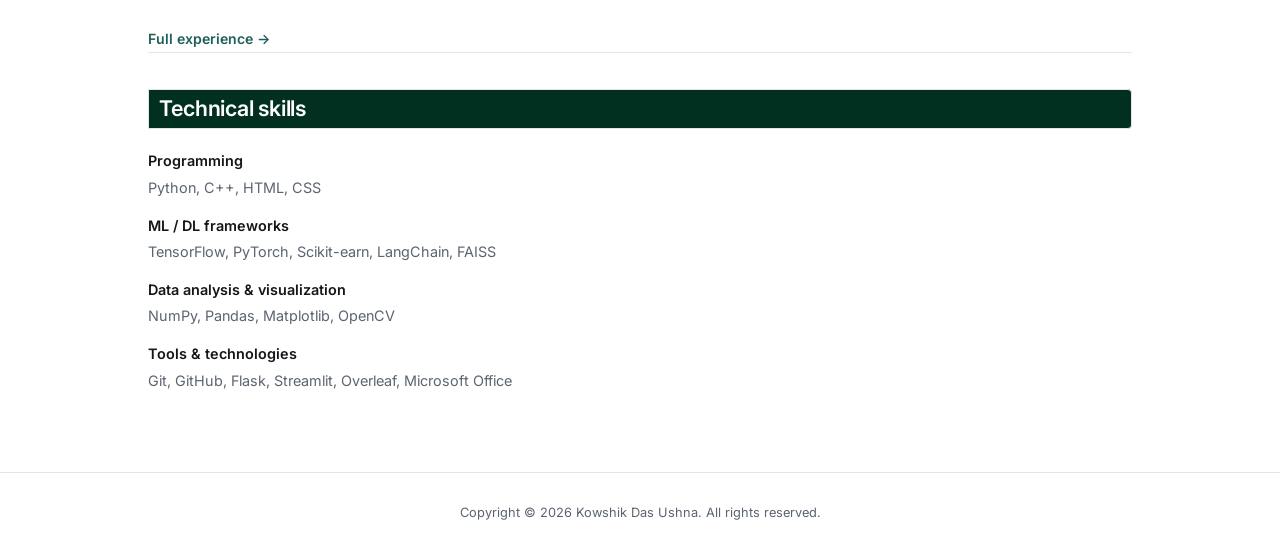
==== commit 9e24e2a4: "Update" ====
--- a/index.html
+++ b/index.html
@@ -231,13 +231,13 @@
       <dd>Python, C++, HTML, CSS</dd>
 
       <dt>ML / DL frameworks</dt>
-      <dd>TensorFlow, PyTorch, scikit-learn, HuggingFace, LangChain, FAISS</dd>
+      <dd>TensorFlow, PyTorch, Scikit-earn, LangChain, FAISS</dd>
 
       <dt>Data analysis &amp; visualization</dt>
       <dd>NumPy, Pandas, Matplotlib, OpenCV</dd>
 
       <dt>Tools &amp; technologies</dt>
-      <dd>Git, GitHub, Flask, Streamlit, Overleaf, MS Office</dd>
+      <dd>Git, GitHub, Flask, Streamlit, Overleaf, Microsoft Office</dd>
     </dl>
   </section>
 
